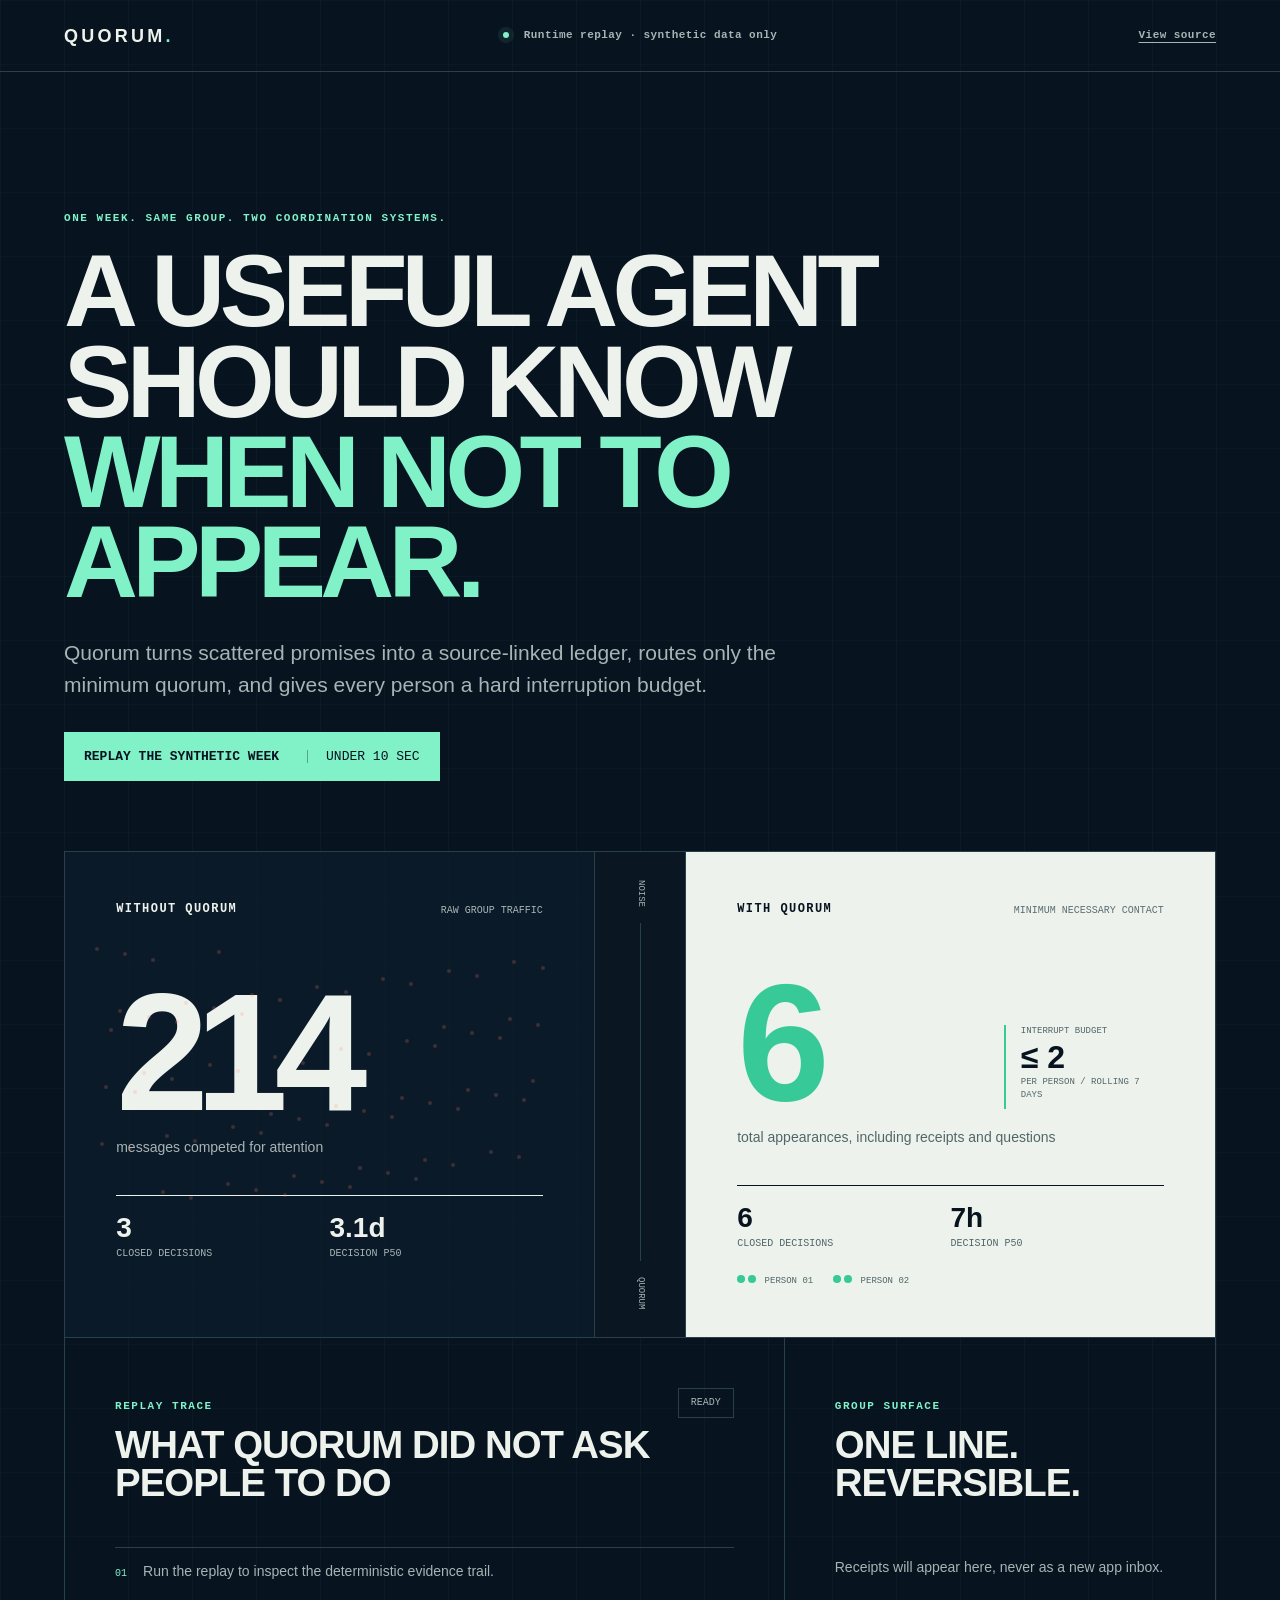
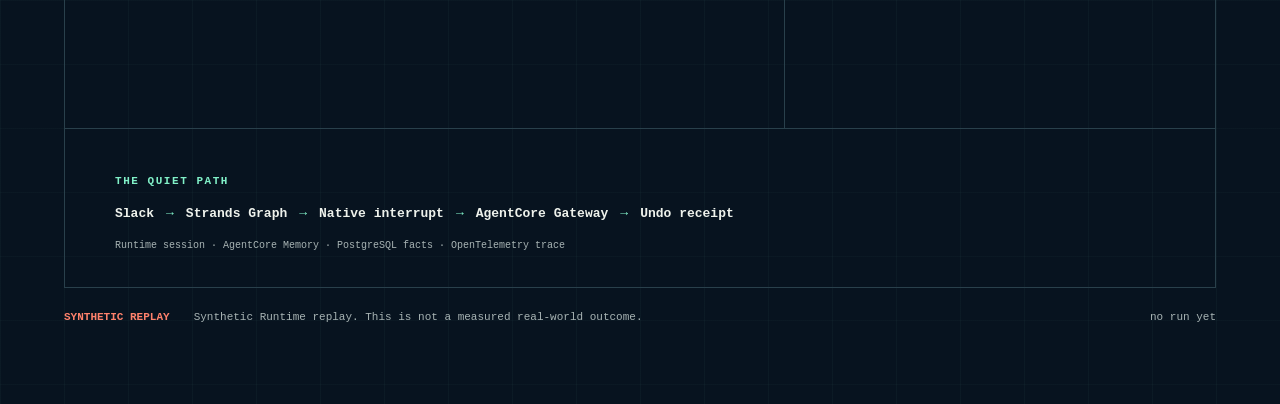
==== index.html @ b98e30d9 "deploy: publish synthetic replay" ====
<!doctype html>
<html lang="en">
  <head>
    <meta charset="utf-8">
    <meta name="viewport" content="width=device-width, initial-scale=1">
    <meta name="description" content="Quorum synthetic replay: coordination with fewer interruptions.">
    <title>Quorum · Synthetic week replay</title>
    <link rel="stylesheet" href="./assets/style.css">
    <script defer src="./assets/app.js"></script>
  </head>
  <body>
    <a class="skip-link" href="#replay">Skip to replay</a>
    <header class="masthead">
      <a class="wordmark" href="./" aria-label="Quorum home">QUORUM<span>.</span></a>
      <div id="evidence-mode" class="status-line">
        <span class="status-dot" aria-hidden="true"></span>
        Public static replay · synthetic data only
      </div>
      <a class="repo-link" href="https://github.com/wellkilo/Quorum">View source</a>
    </header>

    <main id="replay">
      <section class="hero" aria-labelledby="hero-title">
        <p class="eyebrow">One week. Same group. Two coordination systems.</p>
        <h1 id="hero-title">A useful agent should know<br><em>when not to appear.</em></h1>
        <p class="hero-copy">
          Quorum turns scattered promises into a source-linked ledger, routes only the minimum
          quorum, and gives every person a hard interruption budget.
        </p>
        <button id="replay-button" class="replay-button" type="button">
          <span>Replay the synthetic week</span>
          <span class="button-time">under 10 sec</span>
        </button>
      </section>

      <section class="comparison" aria-label="Before and after comparison">
        <article class="week baseline-week">
          <div class="week-heading">
            <p class="week-label">Without Quorum</p>
            <span>raw group traffic</span>
          </div>
          <strong id="baseline-messages" class="signal-number">214</strong>
          <p class="signal-caption">messages competed for attention</p>
          <div class="metric-row">
            <div><b id="baseline-decisions">3</b><span>closed decisions</span></div>
            <div><b id="baseline-latency">3.1d</b><span>decision P50</span></div>
          </div>
          <div id="message-field" class="message-field" aria-hidden="true"></div>
        </article>

        <div class="quiet-track" aria-hidden="true">
          <span>noise</span>
          <div class="track-line"><i id="track-progress"></i></div>
          <span>quorum</span>
        </div>

        <article class="week quorum-week">
          <div class="week-heading">
            <p class="week-label">With Quorum</p>
            <span>minimum necessary contact</span>
          </div>
          <div class="interrupt-lockup">
            <strong id="quorum-interruptions" class="signal-number accent">6</strong>
            <div class="budget-mark">
              <span>interrupt budget</span>
              <b>≤ 2</b>
              <small>per person / rolling 7 days</small>
            </div>
          </div>
          <p class="signal-caption">total appearances, including receipts and questions</p>
          <div class="metric-row">
            <div><b id="quorum-decisions">6</b><span>closed decisions</span></div>
            <div><b id="quorum-latency">7h</b><span>decision P50</span></div>
          </div>
          <div class="budget-people" aria-label="Two people each used two of two interruption slots">
            <span><i></i><i></i> person 01</span>
            <span><i></i><i></i> person 02</span>
          </div>
        </article>
      </section>

      <section class="evidence-grid">
        <article class="run-log" aria-labelledby="run-log-title">
          <div class="section-heading">
            <div>
              <p class="eyebrow">Replay trace</p>
              <h2 id="run-log-title">What Quorum did not ask people to do</h2>
            </div>
            <span id="run-state" class="run-state">Ready</span>
          </div>
          <ol id="timeline" class="timeline" aria-live="polite">
            <li class="placeholder">Run the replay to inspect the deterministic evidence trail.</li>
          </ol>
        </article>

        <article class="receipts" aria-labelledby="receipts-title">
          <div class="section-heading">
            <div>
              <p class="eyebrow">Group surface</p>
              <h2 id="receipts-title">One line. Reversible.</h2>
            </div>
          </div>
          <div id="receipt-list" class="receipt-list">
            <p class="empty-receipt">Receipts will appear here, never as a new app inbox.</p>
          </div>
        </article>
      </section>

      <section class="architecture-strip" aria-label="Technical architecture summary">
        <p class="eyebrow">The quiet path</p>
        <div class="architecture-flow">
          <span>Slack</span><i>→</i><span>Strands Graph</span><i>→</i><span>Native interrupt</span>
          <i>→</i><span>AgentCore Gateway</span><i>→</i><span>Undo receipt</span>
        </div>
        <p>Runtime session · AgentCore Memory · PostgreSQL facts · OpenTelemetry trace</p>
      </section>

      <aside class="provenance">
        <strong>Synthetic replay</strong>
        <span id="evidence-source">Versioned synthetic evidence on GitHub Pages. No live AgentCore backend or real-world pilot is claimed.</span>
        <code id="replay-id">no run yet</code>
      </aside>
    </main>
  </body>
</html>
---- assets/style.css ----
:root {
  color-scheme: dark;
  --ink: #07131f;
  --ink-soft: #0d1d2b;
  --paper: #eef2ec;
  --paper-muted: #a8b4b4;
  --line: #29404b;
  --quiet: #81f1c8;
  --quiet-deep: #37c997;
  --warning: #ff826c;
  --utility: "SFMono-Regular", Consolas, "Liberation Mono", monospace;
  --display: "Avenir Next Condensed", "Arial Narrow", sans-serif;
  --body: "Avenir Next", "Segoe UI", sans-serif;
}

* { box-sizing: border-box; }

body {
  margin: 0;
  background:
    linear-gradient(90deg, rgba(129, 241, 200, 0.035) 1px, transparent 1px) 0 0 / 64px 64px,
    linear-gradient(rgba(129, 241, 200, 0.028) 1px, transparent 1px) 0 0 / 64px 64px,
    var(--ink);
  color: var(--paper);
  font-family: var(--body);
  min-height: 100vh;
}

a { color: inherit; }

.skip-link {
  position: fixed;
  top: 12px;
  left: 12px;
  transform: translateY(-150%);
  background: var(--quiet);
  color: var(--ink);
  padding: 10px 14px;
  z-index: 10;
}

.skip-link:focus { transform: none; }

.masthead {
  min-height: 72px;
  border-bottom: 1px solid var(--line);
  display: grid;
  grid-template-columns: 1fr auto 1fr;
  align-items: center;
  padding: 0 clamp(24px, 5vw, 80px);
}

.wordmark {
  font: 800 18px/1 var(--display);
  letter-spacing: 0.18em;
  text-decoration: none;
}

.wordmark span { color: var(--quiet); }

.status-line, .repo-link {
  font: 600 11px/1 var(--utility);
  color: var(--paper-muted);
  letter-spacing: 0.04em;
}

.status-dot {
  display: inline-block;
  width: 6px;
  height: 6px;
  margin-right: 8px;
  background: var(--quiet);
  border-radius: 50%;
  box-shadow: 0 0 0 5px rgba(129, 241, 200, 0.08);
}

.repo-link { justify-self: end; text-underline-offset: 4px; }

main { width: min(1440px, 100%); margin: 0 auto; padding: 0 clamp(24px, 5vw, 80px) 56px; }

.hero {
  padding: clamp(64px, 10vw, 132px) 0 70px;
  max-width: 1080px;
}

.eyebrow {
  color: var(--quiet);
  font: 700 11px/1.4 var(--utility);
  letter-spacing: 0.14em;
  text-transform: uppercase;
}

h1 {
  font: 730 clamp(54px, 8vw, 114px)/0.88 var(--display);
  letter-spacing: -0.055em;
  margin: 20px 0 30px;
  text-transform: uppercase;
}

h1 em { color: var(--quiet); font-style: normal; }

.hero-copy {
  color: var(--paper-muted);
  font-size: clamp(17px, 2vw, 21px);
  line-height: 1.55;
  max-width: 720px;
}

.replay-button {
  margin-top: 30px;
  border: 0;
  background: var(--quiet);
  color: var(--ink);
  cursor: pointer;
  display: flex;
  align-items: center;
  gap: 28px;
  padding: 18px 20px;
  font: 800 13px/1 var(--utility);
  text-transform: uppercase;
}

.replay-button:hover { background: #a6ffdf; }
.replay-button:focus-visible { outline: 3px solid var(--warning); outline-offset: 4px; }
.replay-button:disabled { cursor: wait; opacity: 0.65; }
.button-time { border-left: 1px solid rgba(7, 19, 31, 0.35); padding-left: 18px; font-weight: 500; }

.comparison {
  display: grid;
  grid-template-columns: 1fr 92px 1fr;
  border: 1px solid var(--line);
}

.week { min-height: 470px; padding: clamp(28px, 4vw, 52px); position: relative; overflow: hidden; }
.baseline-week { background: rgba(13, 29, 43, 0.75); }
.quorum-week { background: var(--paper); color: var(--ink); }

.week-heading, .section-heading { display: flex; justify-content: space-between; align-items: flex-start; gap: 24px; }
.week-heading span { color: var(--paper-muted); font: 10px/1.5 var(--utility); text-transform: uppercase; }
.quorum-week .week-heading span { color: #5b6e73; }
.week-label { margin: 0; font: 800 12px/1 var(--utility); letter-spacing: 0.12em; text-transform: uppercase; }
.signal-number { display: block; font: 760 clamp(94px, 13vw, 176px)/0.8 var(--display); letter-spacing: -0.08em; margin-top: 68px; }
.signal-number.accent { color: var(--quiet-deep); margin-top: 58px; }
.signal-caption { color: var(--paper-muted); font-size: 14px; margin: 20px 0 40px; }
.quorum-week .signal-caption { color: #52666a; }

.metric-row { display: grid; grid-template-columns: repeat(2, 1fr); border-top: 1px solid currentColor; padding-top: 18px; }
.metric-row div { display: flex; flex-direction: column; gap: 7px; }
.metric-row b { font: 700 28px/1 var(--display); }
.metric-row span { color: var(--paper-muted); font: 10px/1 var(--utility); text-transform: uppercase; }
.quorum-week .metric-row span { color: #52666a; }

.quiet-track {
  background: #0a1722;
  border-left: 1px solid var(--line);
  border-right: 1px solid var(--line);
  display: flex;
  flex-direction: column;
  align-items: center;
  justify-content: space-between;
  padding: 28px 0;
}

.quiet-track span { writing-mode: vertical-rl; font: 9px/1 var(--utility); color: var(--paper-muted); text-transform: uppercase; }
.track-line { width: 1px; flex: 1; background: var(--line); margin: 16px 0; position: relative; overflow: hidden; }
.track-line i { position: absolute; width: 3px; height: 0; left: -1px; top: 0; background: var(--quiet); transition: height 4s cubic-bezier(.2,.8,.2,1); }
.replaying .track-line i { height: 100%; }

.message-field { position: absolute; inset: 95px 30px 120px; opacity: 0.2; pointer-events: none; }
.message-field i { position: absolute; width: 4px; height: 4px; background: var(--warning); border-radius: 50%; }
.replaying .message-field i { animation: disperse 1.8s ease forwards; }

.interrupt-lockup { display: grid; grid-template-columns: minmax(120px, 1fr) 160px; gap: 24px; align-items: end; }
.budget-mark { padding-bottom: 7px; border-left: 2px solid var(--quiet-deep); padding-left: 15px; }
.budget-mark span, .budget-mark small { display: block; color: #52666a; font: 9px/1.45 var(--utility); text-transform: uppercase; }
.budget-mark b { display: block; font: 750 32px/1.2 var(--display); }
.budget-people { margin-top: 26px; display: flex; gap: 20px; flex-wrap: wrap; font: 9px/1 var(--utility); color: #52666a; text-transform: uppercase; }
.budget-people i { display: inline-block; width: 8px; height: 8px; background: var(--quiet-deep); border-radius: 50%; margin-right: 3px; }

.evidence-grid { display: grid; grid-template-columns: 1.25fr 0.75fr; border: 1px solid var(--line); border-top: 0; }
.run-log, .receipts { padding: clamp(28px, 4vw, 50px); min-height: 390px; }
.receipts { border-left: 1px solid var(--line); }
h2 { font: 720 clamp(25px, 3vw, 39px)/1 var(--display); letter-spacing: -0.025em; margin: 10px 0 0; text-transform: uppercase; }
.run-state { border: 1px solid var(--line); padding: 9px 12px; font: 10px/1 var(--utility); color: var(--paper-muted); text-transform: uppercase; }
.run-state.live { color: var(--quiet); border-color: var(--quiet-deep); }
.timeline { list-style: none; padding: 0; margin: 44px 0 0; counter-reset: event; }
.timeline li { border-top: 1px solid var(--line); padding: 15px 0; color: var(--paper-muted); font-size: 14px; opacity: 0; transform: translateY(7px); animation: enter .35s ease forwards; }
.timeline li::before { counter-increment: event; content: "0" counter(event); margin-right: 16px; color: var(--quiet); font: 10px/1 var(--utility); }
.timeline .placeholder { opacity: 1; transform: none; animation: none; }
.receipt-list { margin-top: 42px; display: grid; gap: 12px; }
.receipt { background: var(--paper); color: var(--ink); padding: 15px 16px; display: flex; justify-content: space-between; gap: 16px; font-size: 13px; line-height: 1.4; animation: enter .4s ease both; }
.receipt button { border: 1px solid #a5b2af; background: transparent; color: #52666a; font: 700 9px/1 var(--utility); text-transform: uppercase; }
.empty-receipt { color: var(--paper-muted); font-size: 14px; }

.architecture-strip { border: 1px solid var(--line); border-top: 0; padding: 34px clamp(28px, 4vw, 50px); }
.architecture-flow { display: flex; align-items: center; flex-wrap: wrap; gap: 12px; margin: 16px 0; font: 700 13px/1.3 var(--utility); }
.architecture-flow i { color: var(--quiet); font-style: normal; }
.architecture-strip > p:last-child { color: var(--paper-muted); font: 10px/1.4 var(--utility); margin: 0; }

.provenance { display: grid; grid-template-columns: auto 1fr auto; gap: 24px; align-items: center; padding: 22px 0; color: var(--paper-muted); font: 11px/1.45 var(--utility); }
.provenance strong { color: var(--warning); text-transform: uppercase; }
.provenance code { color: var(--paper-muted); }

@keyframes enter { to { opacity: 1; transform: none; } }
@keyframes disperse { to { opacity: 0.08; transform: translateX(80px) scale(0.4); } }

@media (max-width: 820px) {
  .masthead { grid-template-columns: 1fr auto; }
  .status-line { display: none; }
  .comparison { grid-template-columns: 1fr; }
  .quiet-track { min-height: 58px; flex-direction: row; padding: 0 18px; border: 0; border-top: 1px solid var(--line); border-bottom: 1px solid var(--line); }
  .quiet-track span { writing-mode: initial; }
  .track-line { height: 1px; width: auto; flex: 1; margin: 0 14px; }
  .track-line i { width: 0; height: 3px; top: -1px; transition: width 4s cubic-bezier(.2,.8,.2,1); }
  .replaying .track-line i { width: 100%; height: 3px; }
  .evidence-grid { grid-template-columns: 1fr; }
  .receipts { border-left: 0; border-top: 1px solid var(--line); }
  .provenance { grid-template-columns: 1fr; gap: 8px; }
}

@media (prefers-reduced-motion: reduce) {
  *, *::before, *::after { animation-duration: 0.01ms !important; transition-duration: 0.01ms !important; }
}
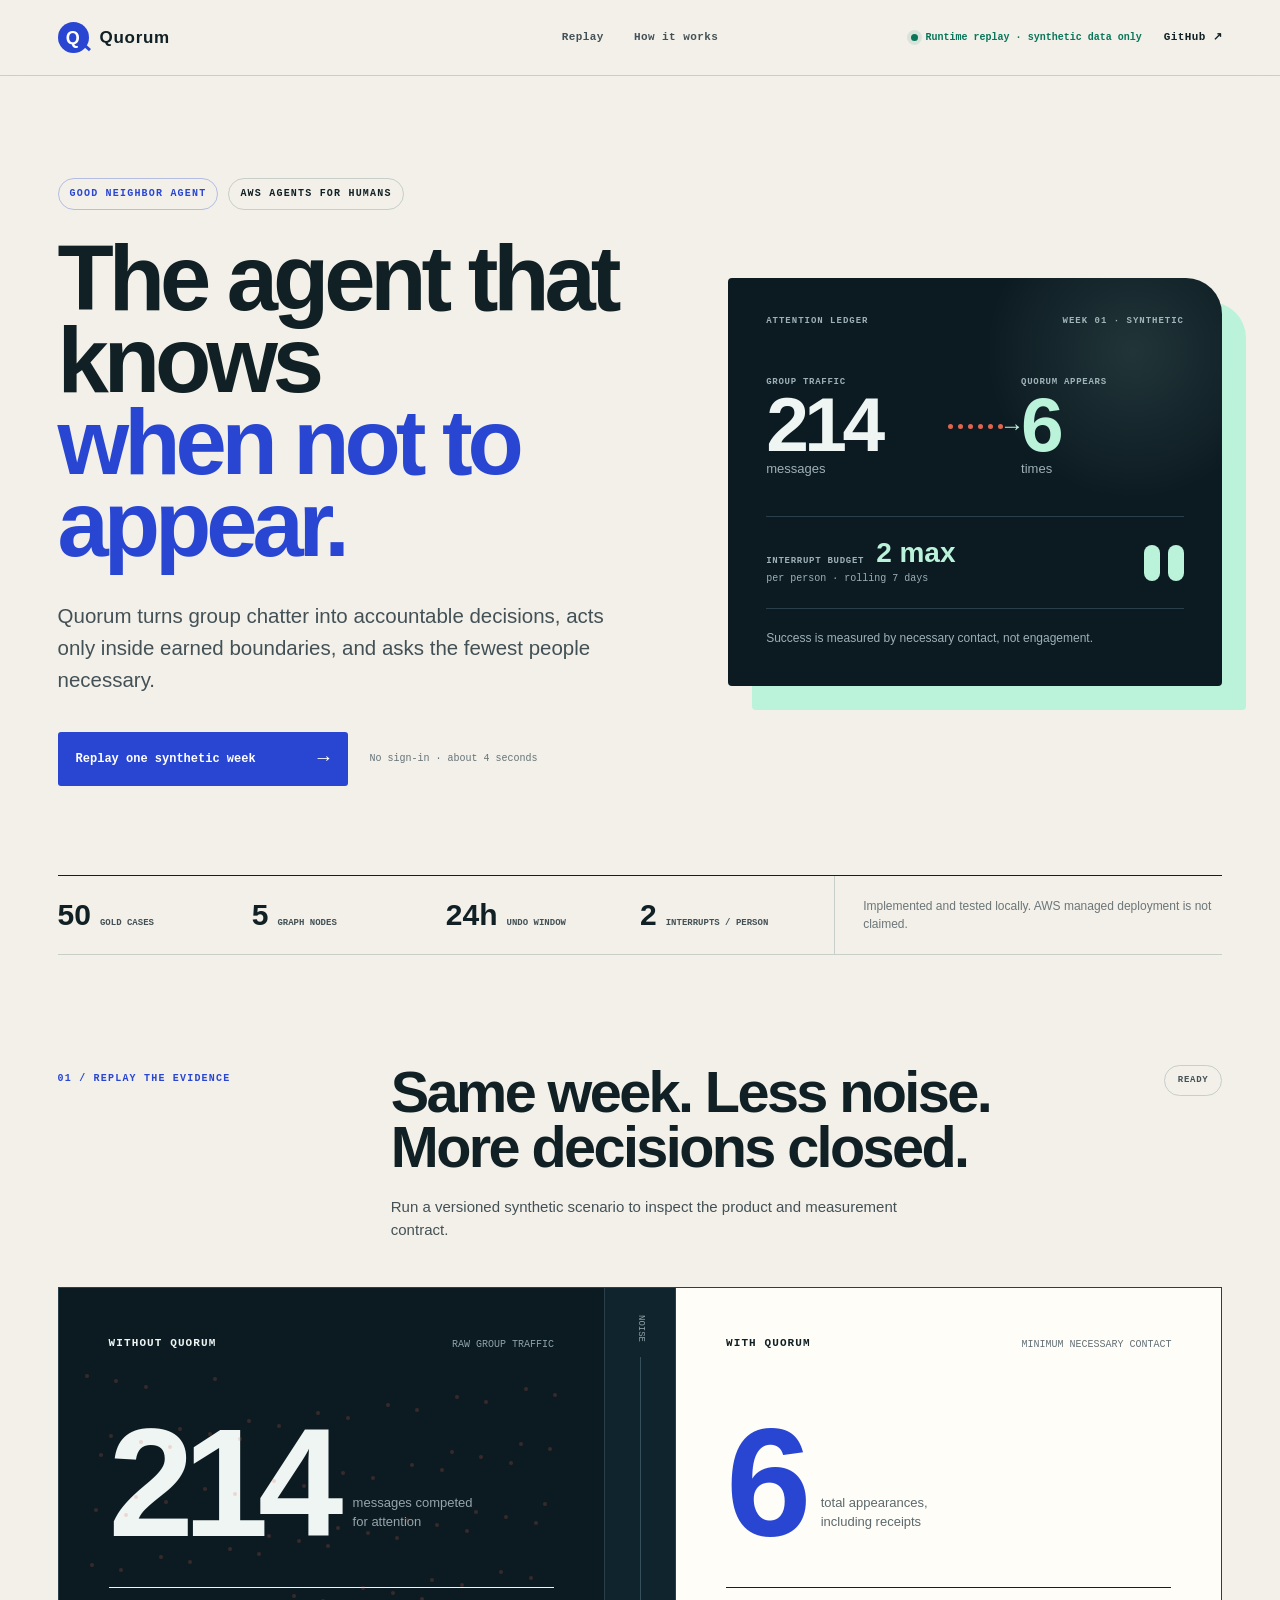
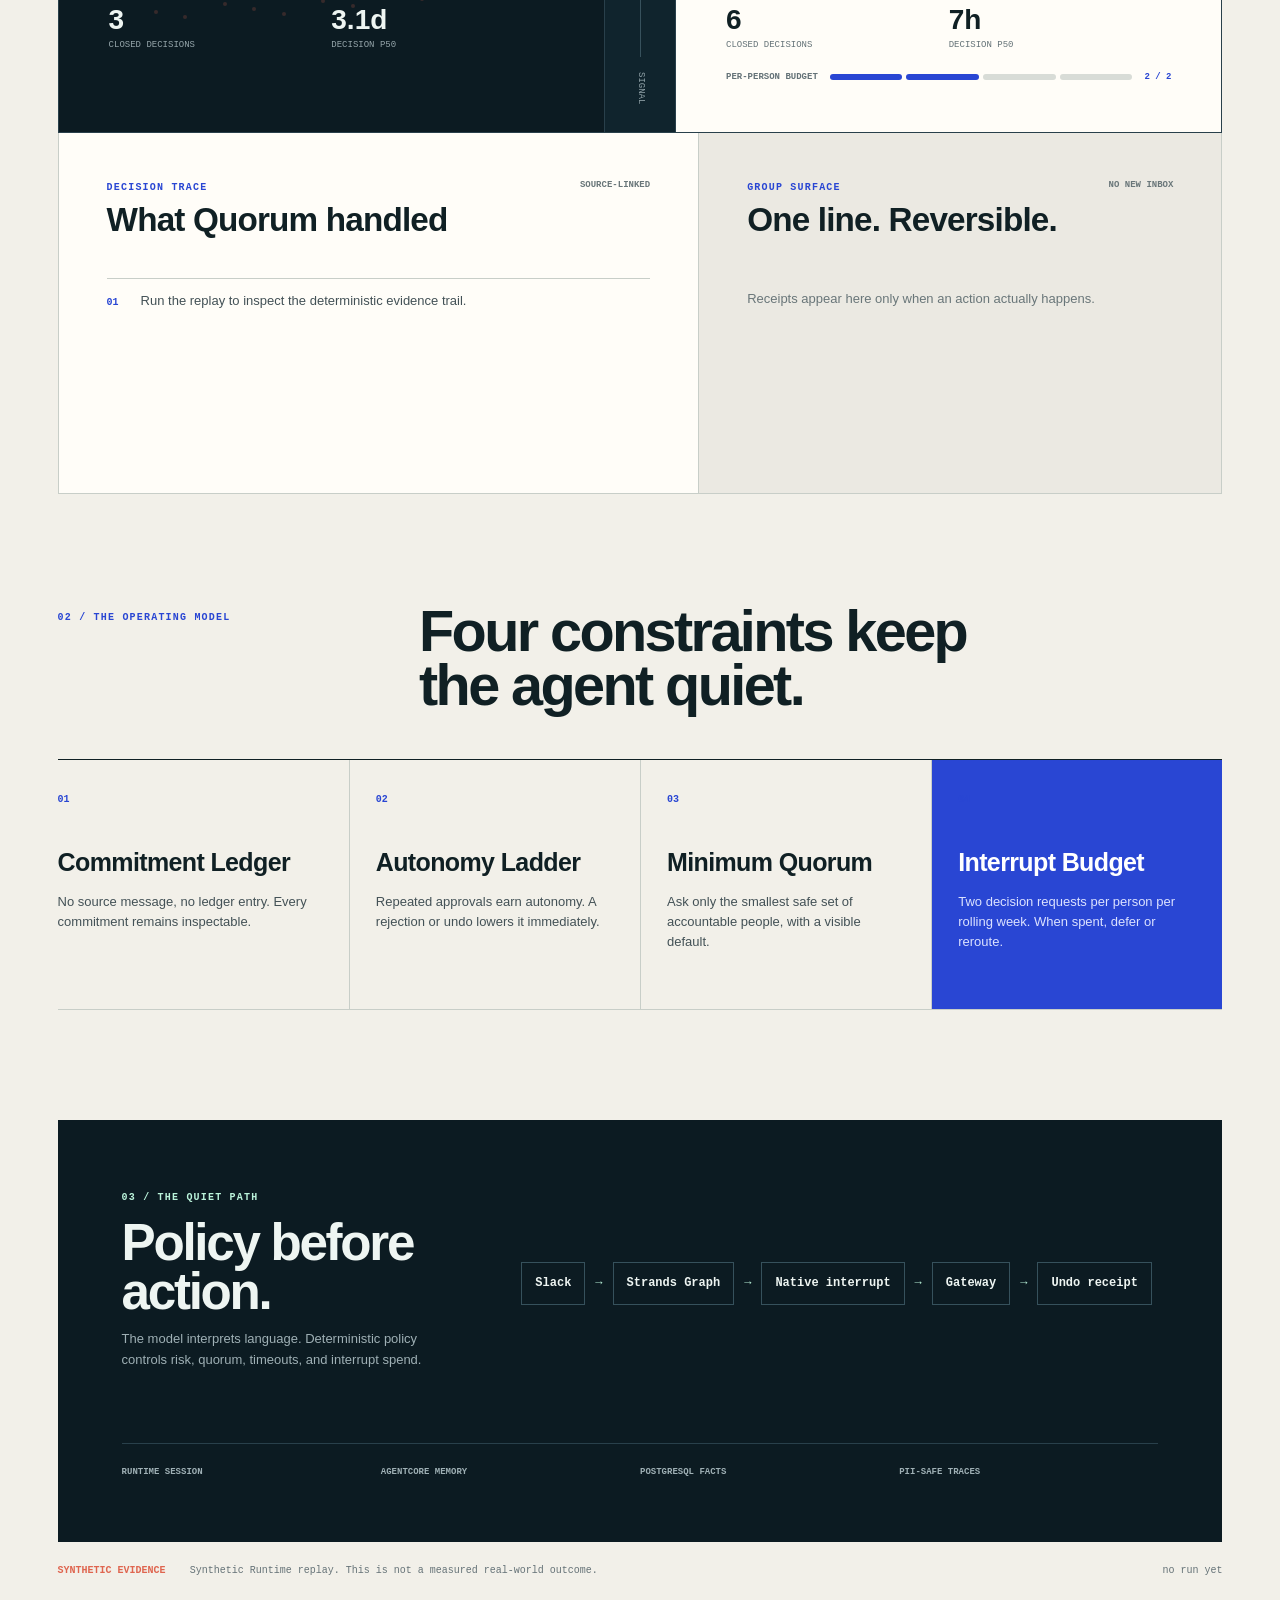
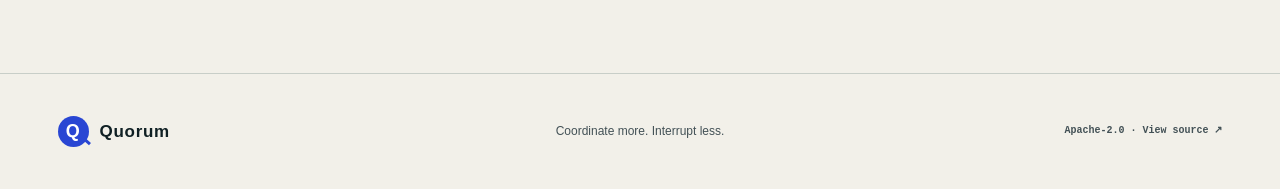
==== commit 78e0f8d6: "deploy: publish redesigned Quorum demo" ====
--- a/index.html
+++ b/index.html
@@ -3,123 +3,238 @@
   <head>
     <meta charset="utf-8">
     <meta name="viewport" content="width=device-width, initial-scale=1">
-    <meta name="description" content="Quorum synthetic replay: coordination with fewer interruptions.">
-    <title>Quorum · Synthetic week replay</title>
+    <meta name="theme-color" content="#f2f0e9">
+    <meta name="description" content="Quorum coordinates group decisions with fewer interruptions. Replay one synthetic week and inspect the evidence.">
+    <meta property="og:title" content="Quorum — coordinate more, interrupt less">
+    <meta property="og:description" content="A public synthetic replay of a low-interruption coordination agent built with Strands.">
+    <meta property="og:type" content="website">
+    <title>Quorum — coordinate more, interrupt less</title>
+    <link rel="icon" href="./favicon.svg" type="image/svg+xml">
     <link rel="stylesheet" href="./assets/style.css">
     <script defer src="./assets/app.js"></script>
   </head>
   <body>
     <a class="skip-link" href="#replay">Skip to replay</a>
-    <header class="masthead">
-      <a class="wordmark" href="./" aria-label="Quorum home">QUORUM<span>.</span></a>
-      <div id="evidence-mode" class="status-line">
-        <span class="status-dot" aria-hidden="true"></span>
-        Public static replay · synthetic data only
+
+    <header class="site-header">
+      <a class="wordmark" href="./" aria-label="Quorum home">
+        <span class="wordmark-symbol" aria-hidden="true">Q</span>
+        <span>Quorum</span>
+      </a>
+      <nav class="site-nav" aria-label="Primary navigation">
+        <a href="#replay">Replay</a>
+        <a href="#principles">How it works</a>
+      </nav>
+      <div class="header-actions">
+        <div id="evidence-mode" class="status-line">
+          <span class="status-dot" aria-hidden="true"></span>
+          <span>Static replay · synthetic data only</span>
+        </div>
+        <a class="repo-link" href="https://github.com/wellkilo/Quorum">GitHub <span aria-hidden="true">↗</span></a>
       </div>
-      <a class="repo-link" href="https://github.com/wellkilo/Quorum">View source</a>
     </header>
 
-    <main id="replay">
+    <main>
       <section class="hero" aria-labelledby="hero-title">
-        <p class="eyebrow">One week. Same group. Two coordination systems.</p>
-        <h1 id="hero-title">A useful agent should know<br><em>when not to appear.</em></h1>
-        <p class="hero-copy">
-          Quorum turns scattered promises into a source-linked ledger, routes only the minimum
-          quorum, and gives every person a hard interruption budget.
-        </p>
-        <button id="replay-button" class="replay-button" type="button">
-          <span>Replay the synthetic week</span>
-          <span class="button-time">under 10 sec</span>
-        </button>
-      </section>
-
-      <section class="comparison" aria-label="Before and after comparison">
-        <article class="week baseline-week">
-          <div class="week-heading">
-            <p class="week-label">Without Quorum</p>
-            <span>raw group traffic</span>
-          </div>
-          <strong id="baseline-messages" class="signal-number">214</strong>
-          <p class="signal-caption">messages competed for attention</p>
-          <div class="metric-row">
-            <div><b id="baseline-decisions">3</b><span>closed decisions</span></div>
-            <div><b id="baseline-latency">3.1d</b><span>decision P50</span></div>
-          </div>
-          <div id="message-field" class="message-field" aria-hidden="true"></div>
-        </article>
-
-        <div class="quiet-track" aria-hidden="true">
-          <span>noise</span>
-          <div class="track-line"><i id="track-progress"></i></div>
-          <span>quorum</span>
-        </div>
-
-        <article class="week quorum-week">
-          <div class="week-heading">
-            <p class="week-label">With Quorum</p>
-            <span>minimum necessary contact</span>
-          </div>
-          <div class="interrupt-lockup">
-            <strong id="quorum-interruptions" class="signal-number accent">6</strong>
-            <div class="budget-mark">
-              <span>interrupt budget</span>
-              <b>≤ 2</b>
-              <small>per person / rolling 7 days</small>
-            </div>
-          </div>
-          <p class="signal-caption">total appearances, including receipts and questions</p>
-          <div class="metric-row">
-            <div><b id="quorum-decisions">6</b><span>closed decisions</span></div>
-            <div><b id="quorum-latency">7h</b><span>decision P50</span></div>
-          </div>
-          <div class="budget-people" aria-label="Two people each used two of two interruption slots">
-            <span><i></i><i></i> person 01</span>
-            <span><i></i><i></i> person 02</span>
-          </div>
-        </article>
-      </section>
-
-      <section class="evidence-grid">
-        <article class="run-log" aria-labelledby="run-log-title">
-          <div class="section-heading">
+        <div class="hero-copy">
+          <p class="kicker"><span>Good Neighbor Agent</span><span>AWS Agents for Humans</span></p>
+          <h1 id="hero-title">The agent that knows<br><em>when not to appear.</em></h1>
+          <p class="hero-lede">
+            Quorum turns group chatter into accountable decisions, acts only inside earned
+            boundaries, and asks the fewest people necessary.
+          </p>
+          <div class="hero-actions">
+            <button id="replay-button" class="replay-button" type="button">
+              <span>Replay one synthetic week</span>
+              <span class="button-arrow" aria-hidden="true">→</span>
+            </button>
+            <span class="action-note">No sign-in · about 4 seconds</span>
+          </div>
+        </div>
+
+        <aside class="attention-card" aria-label="Synthetic week attention comparison">
+          <div class="attention-heading">
+            <span>Attention ledger</span>
+            <span>Week 01 · synthetic</span>
+          </div>
+          <div class="attention-comparison">
+            <div class="attention-before">
+              <span class="attention-label">Group traffic</span>
+              <strong>214</strong>
+              <span>messages</span>
+            </div>
+            <div class="attention-path" aria-hidden="true">
+              <span></span><span></span><span></span><span></span><span></span><span></span>
+              <i>→</i>
+            </div>
+            <div class="attention-after">
+              <span class="attention-label">Quorum appears</span>
+              <strong>6</strong>
+              <span>times</span>
+            </div>
+          </div>
+          <div class="budget-rule">
             <div>
-              <p class="eyebrow">Replay trace</p>
-              <h2 id="run-log-title">What Quorum did not ask people to do</h2>
-            </div>
-            <span id="run-state" class="run-state">Ready</span>
-          </div>
-          <ol id="timeline" class="timeline" aria-live="polite">
-            <li class="placeholder">Run the replay to inspect the deterministic evidence trail.</li>
-          </ol>
-        </article>
-
-        <article class="receipts" aria-labelledby="receipts-title">
-          <div class="section-heading">
-            <div>
-              <p class="eyebrow">Group surface</p>
-              <h2 id="receipts-title">One line. Reversible.</h2>
-            </div>
-          </div>
-          <div id="receipt-list" class="receipt-list">
-            <p class="empty-receipt">Receipts will appear here, never as a new app inbox.</p>
-          </div>
-        </article>
-      </section>
-
-      <section class="architecture-strip" aria-label="Technical architecture summary">
-        <p class="eyebrow">The quiet path</p>
-        <div class="architecture-flow">
+              <span class="attention-label">Interrupt budget</span>
+              <strong>2 max</strong>
+              <span>per person · rolling 7 days</span>
+            </div>
+            <div class="budget-slots" aria-label="Two of two interruption slots">
+              <i></i><i></i>
+            </div>
+          </div>
+          <p>Success is measured by necessary contact, not engagement.</p>
+        </aside>
+      </section>
+
+      <section class="proof-strip" aria-label="Verified project evidence">
+        <div><strong>50</strong><span>gold cases</span></div>
+        <div><strong>5</strong><span>Graph nodes</span></div>
+        <div><strong>24h</strong><span>undo window</span></div>
+        <div><strong>2</strong><span>interrupts / person</span></div>
+        <p>Implemented and tested locally. AWS managed deployment is not claimed.</p>
+      </section>
+
+      <section id="replay" class="replay-section" aria-labelledby="replay-title">
+        <div class="section-intro">
+          <p class="section-index">01 / Replay the evidence</p>
+          <div>
+            <h2 id="replay-title">Same week. Less noise.<br>More decisions closed.</h2>
+            <p>Run a versioned synthetic scenario to inspect the product and measurement contract.</p>
+          </div>
+          <span id="run-state" class="run-state" role="status" aria-live="polite">Ready</span>
+        </div>
+
+        <div class="comparison" aria-label="Before and after comparison">
+          <article class="week baseline-week">
+            <div class="week-heading">
+              <p class="week-label">Without Quorum</p>
+              <span>raw group traffic</span>
+            </div>
+            <div class="metric-main">
+              <strong id="baseline-messages" class="signal-number">214</strong>
+              <span>messages competed<br>for attention</span>
+            </div>
+            <div class="metric-row">
+              <div><b id="baseline-decisions">3</b><span>closed decisions</span></div>
+              <div><b id="baseline-latency">3.1d</b><span>decision P50</span></div>
+            </div>
+            <div id="message-field" class="message-field" aria-hidden="true"></div>
+          </article>
+
+          <div class="quiet-track" aria-hidden="true">
+            <span>noise</span>
+            <div class="track-line"><i id="track-progress"></i></div>
+            <span>signal</span>
+          </div>
+
+          <article class="week quorum-week">
+            <div class="week-heading">
+              <p class="week-label">With Quorum</p>
+              <span>minimum necessary contact</span>
+            </div>
+            <div class="metric-main quorum-main">
+              <strong id="quorum-interruptions" class="signal-number accent">6</strong>
+              <span>total appearances,<br>including receipts</span>
+            </div>
+            <div class="metric-row">
+              <div><b id="quorum-decisions">6</b><span>closed decisions</span></div>
+              <div><b id="quorum-latency">7h</b><span>decision P50</span></div>
+            </div>
+            <div class="budget-meter">
+              <span>Per-person budget</span>
+              <div><i></i><i></i><i class="blocked"></i><i class="blocked"></i></div>
+              <b>2 / 2</b>
+            </div>
+          </article>
+        </div>
+
+        <div class="evidence-grid">
+          <article class="run-log" aria-labelledby="run-log-title">
+            <div class="panel-heading">
+              <div>
+                <p class="panel-label">Decision trace</p>
+                <h3 id="run-log-title">What Quorum handled</h3>
+              </div>
+              <span>source-linked</span>
+            </div>
+            <ol id="timeline" class="timeline" aria-live="polite">
+              <li class="placeholder">Run the replay to inspect the deterministic evidence trail.</li>
+            </ol>
+          </article>
+
+          <article class="receipts" aria-labelledby="receipts-title">
+            <div class="panel-heading">
+              <div>
+                <p class="panel-label">Group surface</p>
+                <h3 id="receipts-title">One line. Reversible.</h3>
+              </div>
+              <span>no new inbox</span>
+            </div>
+            <div id="receipt-list" class="receipt-list">
+              <p class="empty-receipt">Receipts appear here only when an action actually happens.</p>
+            </div>
+          </article>
+        </div>
+      </section>
+
+      <section id="principles" class="principles-section" aria-labelledby="principles-title">
+        <div class="section-intro compact">
+          <p class="section-index">02 / The operating model</p>
+          <div>
+            <h2 id="principles-title">Four constraints keep<br>the agent quiet.</h2>
+          </div>
+        </div>
+        <div class="principle-grid">
+          <article>
+            <span>01</span>
+            <h3>Commitment Ledger</h3>
+            <p>No source message, no ledger entry. Every commitment remains inspectable.</p>
+          </article>
+          <article>
+            <span>02</span>
+            <h3>Autonomy Ladder</h3>
+            <p>Repeated approvals earn autonomy. A rejection or undo lowers it immediately.</p>
+          </article>
+          <article>
+            <span>03</span>
+            <h3>Minimum Quorum</h3>
+            <p>Ask only the smallest safe set of accountable people, with a visible default.</p>
+          </article>
+          <article class="featured-principle">
+            <span>04</span>
+            <h3>Interrupt Budget</h3>
+            <p>Two decision requests per person per rolling week. When spent, defer or reroute.</p>
+          </article>
+        </div>
+      </section>
+
+      <section class="architecture-section" aria-labelledby="architecture-title">
+        <div>
+          <p class="section-index">03 / The quiet path</p>
+          <h2 id="architecture-title">Policy before action.</h2>
+          <p>The model interprets language. Deterministic policy controls risk, quorum, timeouts, and interrupt spend.</p>
+        </div>
+        <div class="architecture-flow" aria-label="Technical architecture summary">
           <span>Slack</span><i>→</i><span>Strands Graph</span><i>→</i><span>Native interrupt</span>
-          <i>→</i><span>AgentCore Gateway</span><i>→</i><span>Undo receipt</span>
-        </div>
-        <p>Runtime session · AgentCore Memory · PostgreSQL facts · OpenTelemetry trace</p>
+          <i>→</i><span>Gateway</span><i>→</i><span>Undo receipt</span>
+        </div>
+        <div class="architecture-meta">
+          <span>Runtime session</span><span>AgentCore Memory</span><span>PostgreSQL facts</span><span>PII-safe traces</span>
+        </div>
       </section>
 
       <aside class="provenance">
-        <strong>Synthetic replay</strong>
+        <strong>Synthetic evidence</strong>
         <span id="evidence-source">Versioned synthetic evidence on GitHub Pages. No live AgentCore backend or real-world pilot is claimed.</span>
         <code id="replay-id">no run yet</code>
       </aside>
     </main>
+
+    <footer class="site-footer">
+      <a class="wordmark footer-mark" href="./"><span class="wordmark-symbol">Q</span><span>Quorum</span></a>
+      <p>Coordinate more. Interrupt less.</p>
+      <a href="https://github.com/wellkilo/Quorum">Apache-2.0 · View source ↗</a>
+    </footer>
   </body>
 </html>
--- a/assets/style.css
+++ b/assets/style.css
@@ -1,223 +1,412 @@
 :root {
-  color-scheme: dark;
-  --ink: #07131f;
-  --ink-soft: #0d1d2b;
-  --paper: #eef2ec;
-  --paper-muted: #a8b4b4;
-  --line: #29404b;
-  --quiet: #81f1c8;
-  --quiet-deep: #37c997;
-  --warning: #ff826c;
+  color-scheme: light;
+  --canvas: #f2f0e9;
+  --paper: #fffdf8;
+  --ink: #102024;
+  --ink-soft: #435156;
+  --night: #0c1b22;
+  --night-soft: #142832;
+  --line: #c8cec8;
+  --line-dark: #29404b;
+  --cobalt: #2946d3;
+  --cobalt-dark: #1f3195;
+  --mint: #baf3da;
+  --green: #08765a;
+  --coral: #df654f;
   --utility: "SFMono-Regular", Consolas, "Liberation Mono", monospace;
-  --display: "Avenir Next Condensed", "Arial Narrow", sans-serif;
-  --body: "Avenir Next", "Segoe UI", sans-serif;
+  --display: "Avenir Next Condensed", "Arial Narrow", "Helvetica Neue", sans-serif;
+  --body: "Avenir Next", "Segoe UI", Helvetica, Arial, sans-serif;
 }
 
 * { box-sizing: border-box; }
-
+html { scroll-behavior: smooth; }
 body {
   margin: 0;
-  background:
-    linear-gradient(90deg, rgba(129, 241, 200, 0.035) 1px, transparent 1px) 0 0 / 64px 64px,
-    linear-gradient(rgba(129, 241, 200, 0.028) 1px, transparent 1px) 0 0 / 64px 64px,
-    var(--ink);
-  color: var(--paper);
+  background: var(--canvas);
+  color: var(--ink);
   font-family: var(--body);
   min-height: 100vh;
-}
-
+  -webkit-font-smoothing: antialiased;
+}
 a { color: inherit; }
+button, a { -webkit-tap-highlight-color: transparent; }
+button:focus-visible, a:focus-visible { outline: 3px solid var(--coral); outline-offset: 4px; }
 
 .skip-link {
   position: fixed;
   top: 12px;
   left: 12px;
-  transform: translateY(-150%);
-  background: var(--quiet);
+  transform: translateY(-160%);
+  background: var(--ink);
+  color: var(--paper);
+  padding: 10px 14px;
+  z-index: 20;
+}
+.skip-link:focus { transform: none; }
+
+.site-header {
+  min-height: 76px;
+  border-bottom: 1px solid var(--line);
+  display: grid;
+  grid-template-columns: 1fr auto 1fr;
+  align-items: center;
+  padding: 0 clamp(22px, 4.5vw, 72px);
+  background: rgba(242, 240, 233, 0.94);
+  position: sticky;
+  top: 0;
+  z-index: 10;
+  backdrop-filter: blur(12px);
+}
+.wordmark {
+  display: inline-flex;
+  align-items: center;
+  gap: 11px;
+  width: max-content;
   color: var(--ink);
-  padding: 10px 14px;
-  z-index: 10;
-}
-
-.skip-link:focus { transform: none; }
-
-.masthead {
-  min-height: 72px;
-  border-bottom: 1px solid var(--line);
-  display: grid;
-  grid-template-columns: 1fr auto 1fr;
-  align-items: center;
-  padding: 0 clamp(24px, 5vw, 80px);
-}
-
-.wordmark {
+  font: 750 17px/1 var(--display);
+  letter-spacing: 0.04em;
+  text-decoration: none;
+}
+.wordmark-symbol {
+  width: 31px;
+  height: 31px;
+  display: grid;
+  place-items: center;
+  background: var(--cobalt);
+  color: white;
+  border-radius: 50%;
   font: 800 18px/1 var(--display);
-  letter-spacing: 0.18em;
+  position: relative;
+}
+.wordmark-symbol::after {
+  content: "";
+  position: absolute;
+  width: 8px;
+  height: 3px;
+  right: -2px;
+  bottom: 4px;
+  background: var(--cobalt);
+  transform: rotate(42deg);
+}
+.site-nav { display: flex; align-items: center; gap: 30px; }
+.site-nav a, .repo-link {
+  font: 650 11px/1 var(--utility);
+  letter-spacing: 0.04em;
   text-decoration: none;
 }
-
-.wordmark span { color: var(--quiet); }
-
-.status-line, .repo-link {
-  font: 600 11px/1 var(--utility);
-  color: var(--paper-muted);
-  letter-spacing: 0.04em;
-}
-
+.site-nav a { color: var(--ink-soft); }
+.site-nav a:hover, .repo-link:hover { color: var(--cobalt); }
+.header-actions { display: flex; align-items: center; justify-content: flex-end; gap: 22px; }
+.status-line {
+  display: flex;
+  align-items: center;
+  gap: 8px;
+  color: var(--green);
+  font: 650 10px/1 var(--utility);
+}
 .status-dot {
-  display: inline-block;
-  width: 6px;
-  height: 6px;
-  margin-right: 8px;
-  background: var(--quiet);
+  width: 7px;
+  height: 7px;
+  background: var(--green);
   border-radius: 50%;
-  box-shadow: 0 0 0 5px rgba(129, 241, 200, 0.08);
-}
-
-.repo-link { justify-self: end; text-underline-offset: 4px; }
-
-main { width: min(1440px, 100%); margin: 0 auto; padding: 0 clamp(24px, 5vw, 80px) 56px; }
-
+  box-shadow: 0 0 0 4px rgba(8, 118, 90, 0.1);
+}
+.repo-link { color: var(--ink); }
+
+main { width: min(1480px, 100%); margin: 0 auto; padding: 0 clamp(22px, 4.5vw, 72px) 72px; }
 .hero {
-  padding: clamp(64px, 10vw, 132px) 0 70px;
-  max-width: 1080px;
-}
-
-.eyebrow {
-  color: var(--quiet);
-  font: 700 11px/1.4 var(--utility);
-  letter-spacing: 0.14em;
+  min-height: 650px;
+  display: grid;
+  grid-template-columns: minmax(0, 1.08fr) minmax(420px, 0.92fr);
+  gap: clamp(48px, 7vw, 112px);
+  align-items: center;
+  padding: clamp(66px, 8vw, 118px) 0 clamp(58px, 7vw, 96px);
+}
+.hero-copy { max-width: 800px; }
+.kicker { display: flex; gap: 10px; flex-wrap: wrap; margin: 0 0 28px; }
+.kicker span, .section-index, .panel-label {
+  font: 700 10px/1.4 var(--utility);
+  letter-spacing: 0.12em;
   text-transform: uppercase;
 }
-
+.kicker span { border: 1px solid var(--line); border-radius: 999px; padding: 8px 11px; }
+.kicker span:first-child { color: var(--cobalt); border-color: rgba(41, 70, 211, 0.3); }
 h1 {
-  font: 730 clamp(54px, 8vw, 114px)/0.88 var(--display);
+  font: 760 clamp(60px, 7.2vw, 108px)/0.89 var(--display);
   letter-spacing: -0.055em;
-  margin: 20px 0 30px;
-  text-transform: uppercase;
-}
-
-h1 em { color: var(--quiet); font-style: normal; }
-
-.hero-copy {
-  color: var(--paper-muted);
-  font-size: clamp(17px, 2vw, 21px);
+  margin: 0;
+  max-width: 870px;
+}
+h1 em { color: var(--cobalt); font-style: normal; }
+.hero-lede {
+  color: var(--ink-soft);
+  font-size: clamp(17px, 1.6vw, 21px);
   line-height: 1.55;
-  max-width: 720px;
-}
-
+  max-width: 670px;
+  margin: 34px 0 0;
+}
+.hero-actions { display: flex; align-items: center; gap: 22px; flex-wrap: wrap; margin-top: 36px; }
 .replay-button {
-  margin-top: 30px;
   border: 0;
-  background: var(--quiet);
-  color: var(--ink);
+  border-radius: 3px;
+  background: var(--cobalt);
+  color: white;
   cursor: pointer;
   display: flex;
   align-items: center;
-  gap: 28px;
-  padding: 18px 20px;
-  font: 800 13px/1 var(--utility);
+  justify-content: space-between;
+  gap: 30px;
+  min-width: 290px;
+  padding: 17px 18px;
+  font: 750 12px/1 var(--utility);
+  transition: background 180ms ease, transform 180ms ease;
+}
+.replay-button:hover { background: var(--cobalt-dark); transform: translateY(-2px); }
+.replay-button:disabled { cursor: wait; opacity: 0.7; transform: none; }
+.button-arrow { font-size: 20px; font-weight: 400; }
+.action-note { color: #657277; font: 10px/1.4 var(--utility); }
+
+.attention-card {
+  background: var(--night);
+  color: #eef5f2;
+  padding: clamp(26px, 3vw, 42px);
+  border-radius: 4px 36px 4px 4px;
+  box-shadow: 24px 24px 0 var(--mint);
+  position: relative;
+  overflow: hidden;
+}
+.attention-card::after {
+  content: "";
+  position: absolute;
+  inset: 0;
+  background: radial-gradient(circle at 82% 18%, rgba(186, 243, 218, 0.12), transparent 28%);
+  pointer-events: none;
+}
+.attention-heading {
+  display: flex;
+  justify-content: space-between;
+  gap: 20px;
+  color: #9eb0b6;
+  font: 700 9px/1 var(--utility);
+  letter-spacing: 0.11em;
   text-transform: uppercase;
 }
-
-.replay-button:hover { background: #a6ffdf; }
-.replay-button:focus-visible { outline: 3px solid var(--warning); outline-offset: 4px; }
-.replay-button:disabled { cursor: wait; opacity: 0.65; }
-.button-time { border-left: 1px solid rgba(7, 19, 31, 0.35); padding-left: 18px; font-weight: 500; }
-
-.comparison {
+.attention-comparison {
   display: grid;
   grid-template-columns: 1fr 92px 1fr;
+  align-items: center;
+  padding: 50px 0 40px;
+}
+.attention-before, .attention-after { display: flex; flex-direction: column; gap: 4px; }
+.attention-before strong, .attention-after strong { font: 760 clamp(64px, 6vw, 92px)/0.85 var(--display); letter-spacing: -0.06em; }
+.attention-after strong { color: var(--mint); }
+.attention-before > span:last-child, .attention-after > span:last-child { color: #9eb0b6; font-size: 13px; }
+.attention-label { color: #9eb0b6; font: 700 9px/1.4 var(--utility); letter-spacing: 0.08em; text-transform: uppercase; }
+.attention-path { display: grid; grid-template-columns: repeat(6, 5px); gap: 5px; align-items: center; justify-content: center; position: relative; }
+.attention-path span { width: 5px; height: 5px; border-radius: 50%; background: var(--coral); }
+.attention-path i { position: absolute; right: -3px; color: var(--mint); font-style: normal; font-size: 24px; }
+.budget-rule {
+  display: flex;
+  align-items: center;
+  justify-content: space-between;
+  gap: 24px;
+  border-top: 1px solid var(--line-dark);
+  border-bottom: 1px solid var(--line-dark);
+  padding: 22px 0;
+}
+.budget-rule > div:first-child { display: grid; grid-template-columns: auto auto; align-items: end; gap: 5px 12px; }
+.budget-rule strong { color: var(--mint); font: 740 28px/1 var(--display); }
+.budget-rule > div:first-child > span:last-child { grid-column: 1 / -1; color: #9eb0b6; font: 10px/1.4 var(--utility); }
+.budget-slots { display: flex; gap: 8px; }
+.budget-slots i { width: 16px; height: 36px; border-radius: 10px; background: var(--mint); }
+.attention-card > p { color: #9eb0b6; font-size: 12px; line-height: 1.5; margin: 20px 0 0; }
+
+.proof-strip {
+  display: grid;
+  grid-template-columns: repeat(4, minmax(110px, 1fr)) 2fr;
+  border-top: 1px solid var(--ink);
+  border-bottom: 1px solid var(--line);
+}
+.proof-strip > div { padding: 24px 20px 24px 0; display: flex; align-items: baseline; gap: 9px; }
+.proof-strip strong { font: 750 30px/1 var(--display); }
+.proof-strip span { color: var(--ink-soft); font: 650 9px/1.4 var(--utility); text-transform: uppercase; }
+.proof-strip p { align-self: stretch; display: flex; align-items: center; margin: 0; border-left: 1px solid var(--line); padding: 20px 0 20px 28px; color: #6c7678; font-size: 12px; line-height: 1.5; }
+
+.replay-section, .principles-section { padding: 110px 0 0; }
+.section-intro { display: grid; grid-template-columns: 0.72fr 1.8fr auto; gap: 40px; align-items: start; margin-bottom: 46px; }
+.section-intro.compact { grid-template-columns: 0.72fr 1.8fr; }
+.section-index { color: var(--cobalt); margin: 7px 0 0; }
+h2 { font: 750 clamp(39px, 4.5vw, 70px)/0.95 var(--display); letter-spacing: -0.045em; margin: 0; }
+.section-intro > div > p { color: var(--ink-soft); font-size: 15px; line-height: 1.55; max-width: 550px; margin: 20px 0 0; }
+.run-state {
   border: 1px solid var(--line);
-}
-
-.week { min-height: 470px; padding: clamp(28px, 4vw, 52px); position: relative; overflow: hidden; }
-.baseline-week { background: rgba(13, 29, 43, 0.75); }
+  border-radius: 999px;
+  padding: 10px 13px;
+  color: var(--ink-soft);
+  font: 700 9px/1 var(--utility);
+  letter-spacing: 0.08em;
+  text-transform: uppercase;
+}
+.run-state.live { color: var(--green); border-color: var(--green); }
+
+.comparison { display: grid; grid-template-columns: 1fr 72px 1fr; border: 1px solid var(--line-dark); background: var(--night); }
+.week { min-height: 420px; padding: clamp(28px, 4vw, 50px); position: relative; overflow: hidden; }
+.baseline-week { background: var(--night); color: #eef5f2; }
 .quorum-week { background: var(--paper); color: var(--ink); }
-
-.week-heading, .section-heading { display: flex; justify-content: space-between; align-items: flex-start; gap: 24px; }
-.week-heading span { color: var(--paper-muted); font: 10px/1.5 var(--utility); text-transform: uppercase; }
-.quorum-week .week-heading span { color: #5b6e73; }
-.week-label { margin: 0; font: 800 12px/1 var(--utility); letter-spacing: 0.12em; text-transform: uppercase; }
-.signal-number { display: block; font: 760 clamp(94px, 13vw, 176px)/0.8 var(--display); letter-spacing: -0.08em; margin-top: 68px; }
-.signal-number.accent { color: var(--quiet-deep); margin-top: 58px; }
-.signal-caption { color: var(--paper-muted); font-size: 14px; margin: 20px 0 40px; }
-.quorum-week .signal-caption { color: #52666a; }
-
+.week-heading, .panel-heading { display: flex; justify-content: space-between; align-items: flex-start; gap: 24px; }
+.week-heading span { color: #8fa2a9; font: 10px/1.4 var(--utility); text-transform: uppercase; }
+.quorum-week .week-heading span { color: #647277; }
+.week-label { margin: 0; font: 750 11px/1 var(--utility); letter-spacing: 0.1em; text-transform: uppercase; }
+.metric-main { display: flex; align-items: end; gap: 20px; margin: 76px 0 48px; }
+.metric-main > span { color: #95a5aa; font-size: 13px; line-height: 1.45; padding-bottom: 7px; }
+.quorum-main > span { color: #5b696d; }
+.signal-number { font: 760 clamp(90px, 12vw, 154px)/0.72 var(--display); letter-spacing: -0.07em; }
+.signal-number.accent { color: var(--cobalt); }
 .metric-row { display: grid; grid-template-columns: repeat(2, 1fr); border-top: 1px solid currentColor; padding-top: 18px; }
 .metric-row div { display: flex; flex-direction: column; gap: 7px; }
-.metric-row b { font: 700 28px/1 var(--display); }
-.metric-row span { color: var(--paper-muted); font: 10px/1 var(--utility); text-transform: uppercase; }
-.quorum-week .metric-row span { color: #52666a; }
-
+.metric-row b { font: 730 28px/1 var(--display); }
+.metric-row span { color: #95a5aa; font: 9px/1 var(--utility); text-transform: uppercase; }
+.quorum-week .metric-row span { color: #647277; }
 .quiet-track {
-  background: #0a1722;
-  border-left: 1px solid var(--line);
-  border-right: 1px solid var(--line);
+  background: #10242d;
+  border-left: 1px solid var(--line-dark);
+  border-right: 1px solid var(--line-dark);
   display: flex;
   flex-direction: column;
   align-items: center;
   justify-content: space-between;
-  padding: 28px 0;
-}
-
-.quiet-track span { writing-mode: vertical-rl; font: 9px/1 var(--utility); color: var(--paper-muted); text-transform: uppercase; }
-.track-line { width: 1px; flex: 1; background: var(--line); margin: 16px 0; position: relative; overflow: hidden; }
-.track-line i { position: absolute; width: 3px; height: 0; left: -1px; top: 0; background: var(--quiet); transition: height 4s cubic-bezier(.2,.8,.2,1); }
+  padding: 27px 0;
+}
+.quiet-track span { writing-mode: vertical-rl; font: 9px/1 var(--utility); color: #91a2a8; text-transform: uppercase; }
+.track-line { width: 1px; flex: 1; background: #37515c; margin: 15px 0; position: relative; overflow: hidden; }
+.track-line i { position: absolute; width: 3px; height: 0; left: -1px; top: 0; background: var(--mint); transition: height 3.6s cubic-bezier(.2,.8,.2,1); }
 .replaying .track-line i { height: 100%; }
-
-.message-field { position: absolute; inset: 95px 30px 120px; opacity: 0.2; pointer-events: none; }
-.message-field i { position: absolute; width: 4px; height: 4px; background: var(--warning); border-radius: 50%; }
-.replaying .message-field i { animation: disperse 1.8s ease forwards; }
-
-.interrupt-lockup { display: grid; grid-template-columns: minmax(120px, 1fr) 160px; gap: 24px; align-items: end; }
-.budget-mark { padding-bottom: 7px; border-left: 2px solid var(--quiet-deep); padding-left: 15px; }
-.budget-mark span, .budget-mark small { display: block; color: #52666a; font: 9px/1.45 var(--utility); text-transform: uppercase; }
-.budget-mark b { display: block; font: 750 32px/1.2 var(--display); }
-.budget-people { margin-top: 26px; display: flex; gap: 20px; flex-wrap: wrap; font: 9px/1 var(--utility); color: #52666a; text-transform: uppercase; }
-.budget-people i { display: inline-block; width: 8px; height: 8px; background: var(--quiet-deep); border-radius: 50%; margin-right: 3px; }
-
-.evidence-grid { display: grid; grid-template-columns: 1.25fr 0.75fr; border: 1px solid var(--line); border-top: 0; }
-.run-log, .receipts { padding: clamp(28px, 4vw, 50px); min-height: 390px; }
-.receipts { border-left: 1px solid var(--line); }
-h2 { font: 720 clamp(25px, 3vw, 39px)/1 var(--display); letter-spacing: -0.025em; margin: 10px 0 0; text-transform: uppercase; }
-.run-state { border: 1px solid var(--line); padding: 9px 12px; font: 10px/1 var(--utility); color: var(--paper-muted); text-transform: uppercase; }
-.run-state.live { color: var(--quiet); border-color: var(--quiet-deep); }
-.timeline { list-style: none; padding: 0; margin: 44px 0 0; counter-reset: event; }
-.timeline li { border-top: 1px solid var(--line); padding: 15px 0; color: var(--paper-muted); font-size: 14px; opacity: 0; transform: translateY(7px); animation: enter .35s ease forwards; }
-.timeline li::before { counter-increment: event; content: "0" counter(event); margin-right: 16px; color: var(--quiet); font: 10px/1 var(--utility); }
+.message-field { position: absolute; inset: 86px 26px 96px; opacity: 0.2; pointer-events: none; }
+.message-field i { position: absolute; width: 4px; height: 4px; background: var(--coral); border-radius: 50%; }
+.replaying .message-field i { animation: disperse 1.6s ease forwards; }
+.budget-meter { display: flex; align-items: center; gap: 12px; margin-top: 23px; font: 650 9px/1 var(--utility); text-transform: uppercase; color: #647277; }
+.budget-meter > div { display: flex; gap: 4px; flex: 1; }
+.budget-meter i { height: 6px; flex: 1; background: var(--cobalt); border-radius: 4px; }
+.budget-meter i.blocked { background: #d8dcd7; }
+.budget-meter b { color: var(--cobalt); }
+
+.evidence-grid { display: grid; grid-template-columns: 1.1fr 0.9fr; border: 1px solid var(--line); border-top: 0; background: var(--paper); }
+.run-log, .receipts { padding: clamp(28px, 4vw, 48px); min-height: 360px; }
+.receipts { border-left: 1px solid var(--line); background: #ebe9e2; }
+.panel-label { color: var(--cobalt); margin: 0 0 8px; }
+h3 { font: 740 clamp(24px, 2.6vw, 36px)/1 var(--display); letter-spacing: -0.025em; margin: 0; }
+.panel-heading > span { color: #697679; font: 650 9px/1 var(--utility); text-transform: uppercase; }
+.timeline { list-style: none; padding: 0; margin: 42px 0 0; counter-reset: event; }
+.timeline li { border-top: 1px solid var(--line); padding: 14px 0; color: var(--ink-soft); font-size: 13px; opacity: 0; transform: translateY(7px); animation: enter .35s ease forwards; }
+.timeline li::before { counter-increment: event; content: "0" counter(event); display: inline-block; width: 34px; color: var(--cobalt); font: 700 10px/1 var(--utility); }
 .timeline .placeholder { opacity: 1; transform: none; animation: none; }
-.receipt-list { margin-top: 42px; display: grid; gap: 12px; }
-.receipt { background: var(--paper); color: var(--ink); padding: 15px 16px; display: flex; justify-content: space-between; gap: 16px; font-size: 13px; line-height: 1.4; animation: enter .4s ease both; }
-.receipt button { border: 1px solid #a5b2af; background: transparent; color: #52666a; font: 700 9px/1 var(--utility); text-transform: uppercase; }
-.empty-receipt { color: var(--paper-muted); font-size: 14px; }
-
-.architecture-strip { border: 1px solid var(--line); border-top: 0; padding: 34px clamp(28px, 4vw, 50px); }
-.architecture-flow { display: flex; align-items: center; flex-wrap: wrap; gap: 12px; margin: 16px 0; font: 700 13px/1.3 var(--utility); }
-.architecture-flow i { color: var(--quiet); font-style: normal; }
-.architecture-strip > p:last-child { color: var(--paper-muted); font: 10px/1.4 var(--utility); margin: 0; }
-
-.provenance { display: grid; grid-template-columns: auto 1fr auto; gap: 24px; align-items: center; padding: 22px 0; color: var(--paper-muted); font: 11px/1.45 var(--utility); }
-.provenance strong { color: var(--warning); text-transform: uppercase; }
-.provenance code { color: var(--paper-muted); }
+.receipt-list { margin-top: 40px; display: grid; gap: 11px; }
+.receipt { background: var(--paper); color: var(--ink); border: 1px solid #d3d5cf; padding: 14px 15px; display: flex; justify-content: space-between; align-items: center; gap: 16px; font-size: 12px; line-height: 1.4; animation: enter .4s ease both; }
+.receipt::before { content: "✓"; display: grid; place-items: center; flex: 0 0 22px; height: 22px; border-radius: 50%; background: var(--mint); color: var(--green); font-weight: 800; }
+.receipt span { flex: 1; }
+.receipt button { border: 1px solid #aab2ae; border-radius: 2px; background: transparent; color: #5b696d; padding: 7px 9px; font: 700 8px/1 var(--utility); text-transform: uppercase; }
+.empty-receipt { color: #697679; font-size: 13px; line-height: 1.5; }
+
+.principle-grid { display: grid; grid-template-columns: repeat(4, 1fr); border-top: 1px solid var(--ink); }
+.principle-grid article { min-height: 250px; padding: 28px 26px 30px 0; border-bottom: 1px solid var(--line); }
+.principle-grid article + article { border-left: 1px solid var(--line); padding-left: 26px; }
+.principle-grid article > span { color: var(--cobalt); font: 700 10px/1 var(--utility); }
+.principle-grid h3 { font-size: 25px; margin-top: 44px; }
+.principle-grid p { color: var(--ink-soft); font-size: 13px; line-height: 1.55; margin: 17px 0 0; }
+.principle-grid .featured-principle { background: var(--cobalt); color: white; padding-right: 26px; }
+.featured-principle > span, .featured-principle p { color: #dce2ff; }
+
+.architecture-section {
+  margin-top: 110px;
+  background: var(--night);
+  color: #eef5f2;
+  display: grid;
+  grid-template-columns: 0.8fr 1.5fr;
+  gap: 60px;
+  padding: clamp(34px, 5vw, 70px);
+}
+.architecture-section .section-index { color: var(--mint); }
+.architecture-section h2 { font-size: clamp(36px, 4vw, 56px); margin-top: 14px; }
+.architecture-section > div:first-child > p:last-child { color: #9fb0b5; font-size: 13px; line-height: 1.55; }
+.architecture-flow { display: flex; align-items: center; flex-wrap: wrap; gap: 10px; align-content: center; font: 700 12px/1.4 var(--utility); }
+.architecture-flow span { border: 1px solid #36515c; padding: 12px 13px; }
+.architecture-flow i { color: var(--mint); font-style: normal; }
+.architecture-meta { grid-column: 1 / -1; display: grid; grid-template-columns: repeat(4, 1fr); border-top: 1px solid var(--line-dark); padding-top: 22px; color: #9fb0b5; font: 650 9px/1.4 var(--utility); text-transform: uppercase; }
+
+.provenance { display: grid; grid-template-columns: auto 1fr auto; gap: 24px; align-items: center; padding: 22px 0; color: #657277; font: 10px/1.45 var(--utility); }
+.provenance strong { color: var(--coral); text-transform: uppercase; }
+.provenance code { color: #657277; }
+.site-footer {
+  border-top: 1px solid var(--line);
+  display: grid;
+  grid-template-columns: 1fr auto 1fr;
+  align-items: center;
+  gap: 24px;
+  min-height: 116px;
+  padding: 24px clamp(22px, 4.5vw, 72px);
+  color: var(--ink-soft);
+  font-size: 12px;
+}
+.site-footer p { margin: 0; }
+.site-footer > a:last-child { justify-self: end; font: 650 10px/1.4 var(--utility); text-decoration: none; }
 
 @keyframes enter { to { opacity: 1; transform: none; } }
-@keyframes disperse { to { opacity: 0.08; transform: translateX(80px) scale(0.4); } }
-
-@media (max-width: 820px) {
-  .masthead { grid-template-columns: 1fr auto; }
+@keyframes disperse { to { opacity: 0.04; transform: translateX(65px) scale(0.45); } }
+
+@media (max-width: 1080px) {
+  .site-nav { display: none; }
+  .site-header { grid-template-columns: 1fr auto; }
+  .hero { grid-template-columns: 1fr; min-height: auto; }
+  .attention-card { max-width: 700px; }
+  .proof-strip { grid-template-columns: repeat(4, 1fr); }
+  .proof-strip p { grid-column: 1 / -1; border-left: 0; border-top: 1px solid var(--line); padding-left: 0; }
+  .principle-grid { grid-template-columns: repeat(2, 1fr); }
+  .architecture-section { grid-template-columns: 1fr; }
+}
+
+@media (max-width: 760px) {
+  .site-header { min-height: 68px; }
   .status-line { display: none; }
+  .hero { padding-top: 58px; gap: 48px; }
+  h1 { font-size: clamp(52px, 15vw, 72px); }
+  .attention-card { margin-right: 16px; box-shadow: 16px 16px 0 var(--mint); }
+  .attention-comparison { grid-template-columns: 1fr 64px 1fr; }
+  .proof-strip { grid-template-columns: repeat(2, 1fr); }
+  .section-intro, .section-intro.compact { grid-template-columns: 1fr; gap: 18px; }
+  .section-intro { position: relative; }
+  .run-state { position: absolute; right: 0; top: 0; }
   .comparison { grid-template-columns: 1fr; }
-  .quiet-track { min-height: 58px; flex-direction: row; padding: 0 18px; border: 0; border-top: 1px solid var(--line); border-bottom: 1px solid var(--line); }
+  .quiet-track { min-height: 58px; flex-direction: row; padding: 0 18px; border: 0; border-top: 1px solid var(--line-dark); border-bottom: 1px solid var(--line-dark); }
   .quiet-track span { writing-mode: initial; }
   .track-line { height: 1px; width: auto; flex: 1; margin: 0 14px; }
-  .track-line i { width: 0; height: 3px; top: -1px; transition: width 4s cubic-bezier(.2,.8,.2,1); }
+  .track-line i { width: 0; height: 3px; top: -1px; transition: width 3.6s cubic-bezier(.2,.8,.2,1); }
   .replaying .track-line i { width: 100%; height: 3px; }
   .evidence-grid { grid-template-columns: 1fr; }
   .receipts { border-left: 0; border-top: 1px solid var(--line); }
-  .provenance { grid-template-columns: 1fr; gap: 8px; }
+  .principle-grid { grid-template-columns: 1fr; }
+  .principle-grid article + article { border-left: 0; padding-left: 0; }
+  .principle-grid .featured-principle { margin-left: -22px; margin-right: -22px; padding-left: 22px; }
+  .architecture-meta { grid-template-columns: repeat(2, 1fr); gap: 14px; }
+  .provenance, .site-footer { grid-template-columns: 1fr; gap: 10px; }
+  .site-footer > a:last-child { justify-self: start; }
+}
+
+@media (max-width: 430px) {
+  .header-actions { gap: 10px; }
+  .repo-link { font-size: 9px; }
+  .hero-actions { align-items: stretch; flex-direction: column; }
+  .replay-button { min-width: 0; width: 100%; }
+  .attention-comparison { grid-template-columns: 1fr; gap: 22px; padding: 40px 0 28px; }
+  .attention-path { grid-template-columns: repeat(6, 5px); justify-content: start; }
+  .attention-path i { right: auto; left: 62px; }
+  .budget-rule { align-items: flex-end; }
+  .proof-strip > div { padding-right: 8px; }
+  .metric-main { margin-top: 62px; }
+  .architecture-flow { align-items: flex-start; flex-direction: column; }
+  .architecture-flow i { transform: rotate(90deg); margin-left: 19px; }
 }
 
 @media (prefers-reduced-motion: reduce) {
+  html { scroll-behavior: auto; }
   *, *::before, *::after { animation-duration: 0.01ms !important; transition-duration: 0.01ms !important; }
 }
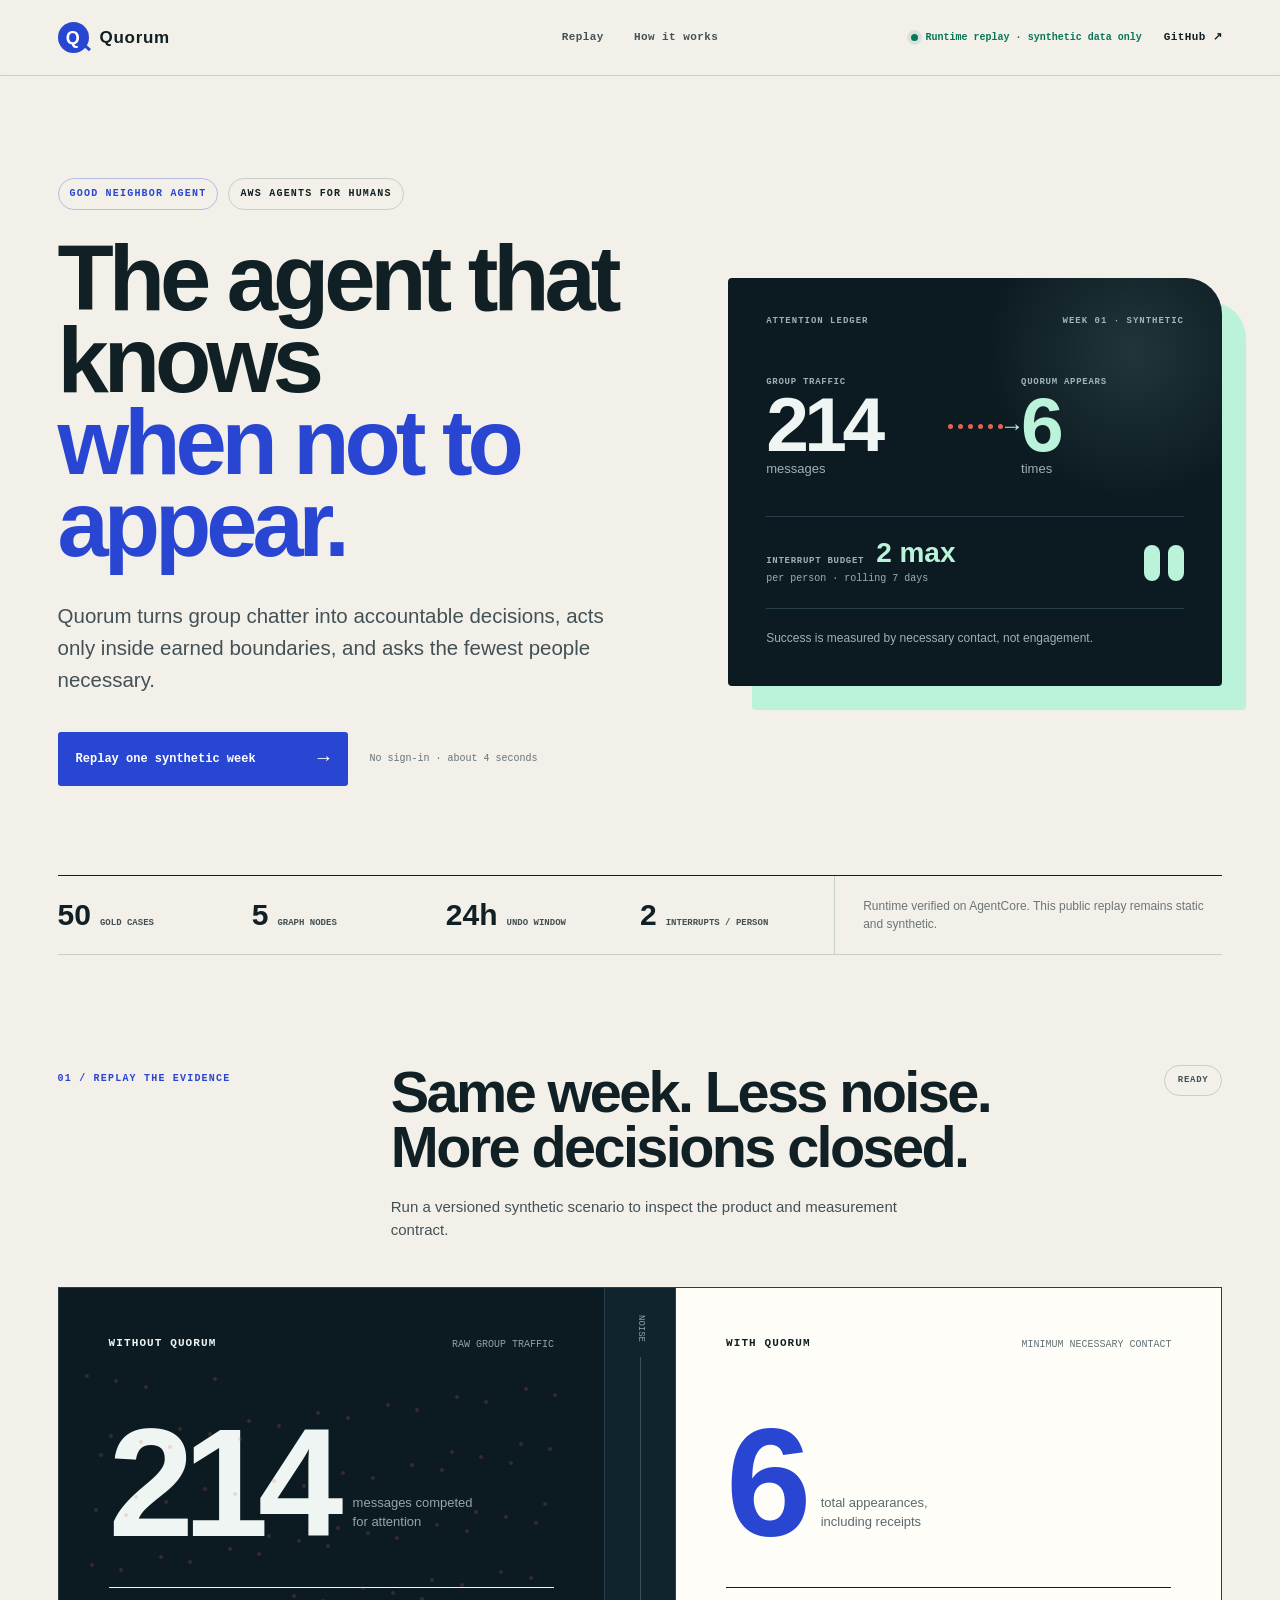
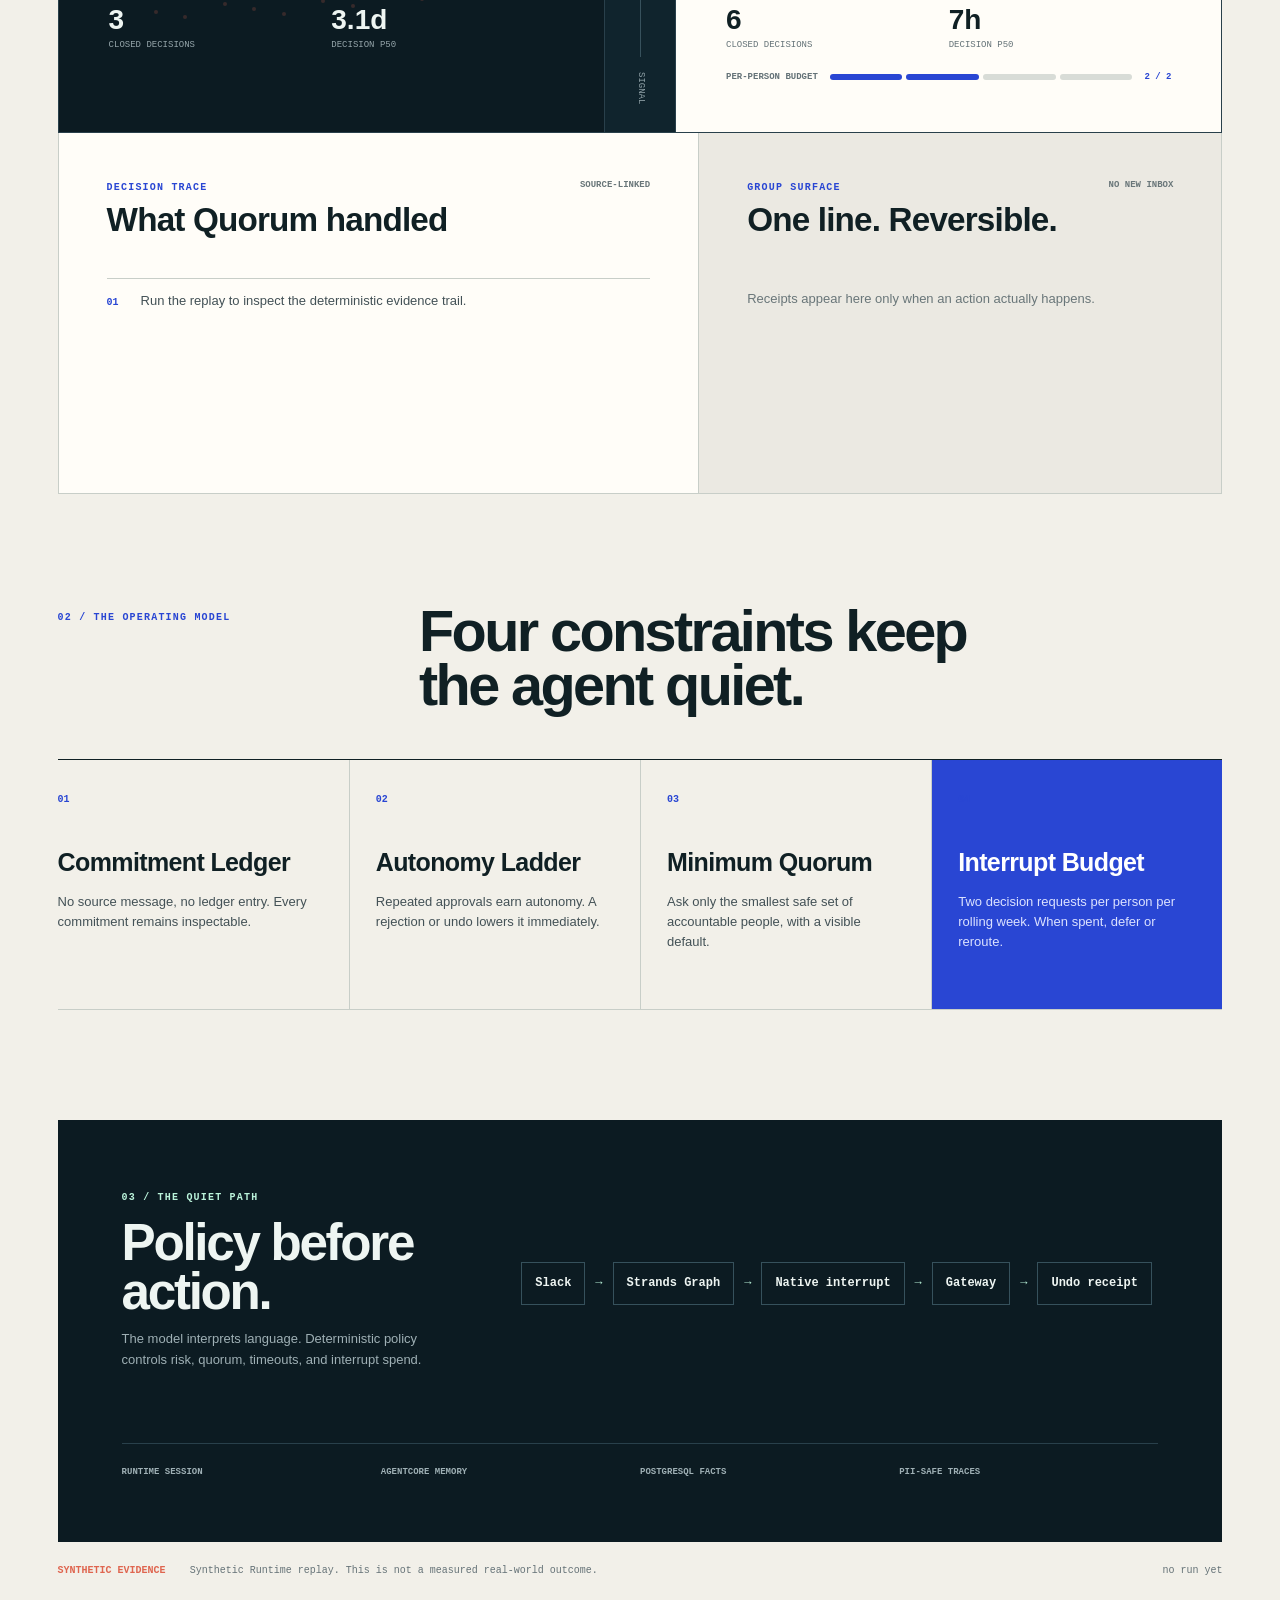
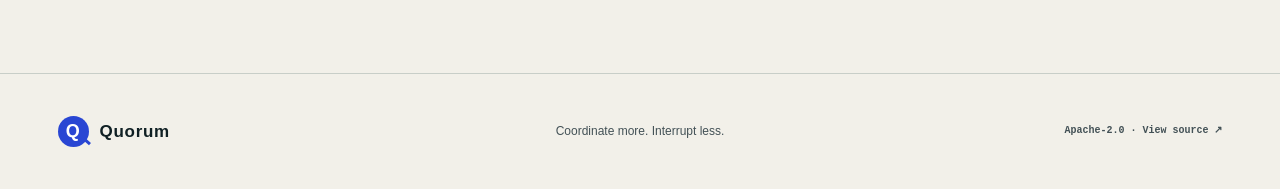
==== commit b0aed4aa: "deploy: publish AgentCore evidence boundary" ====
--- a/index.html
+++ b/index.html
@@ -92,7 +92,7 @@
         <div><strong>5</strong><span>Graph nodes</span></div>
         <div><strong>24h</strong><span>undo window</span></div>
         <div><strong>2</strong><span>interrupts / person</span></div>
-        <p>Implemented and tested locally. AWS managed deployment is not claimed.</p>
+        <p>Runtime verified on AgentCore. This public replay remains static and synthetic.</p>
       </section>
 
       <section id="replay" class="replay-section" aria-labelledby="replay-title">
